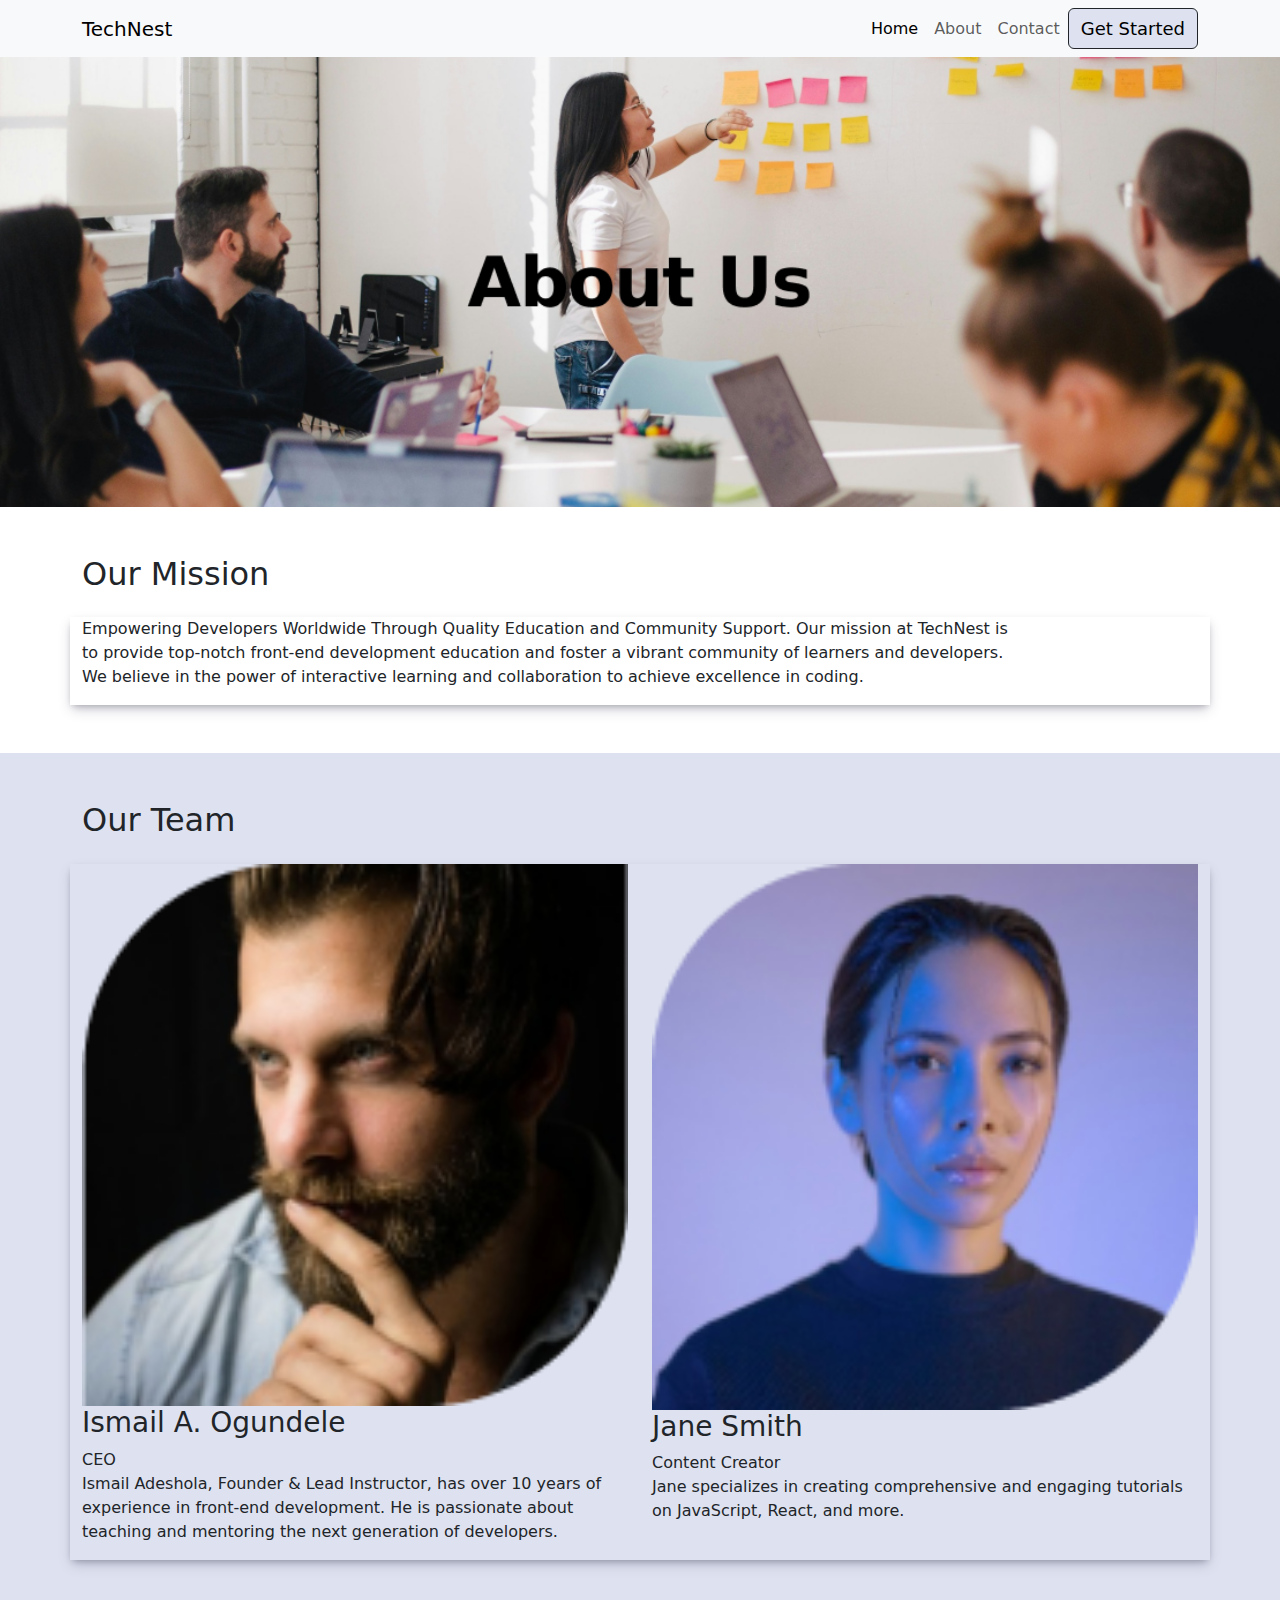
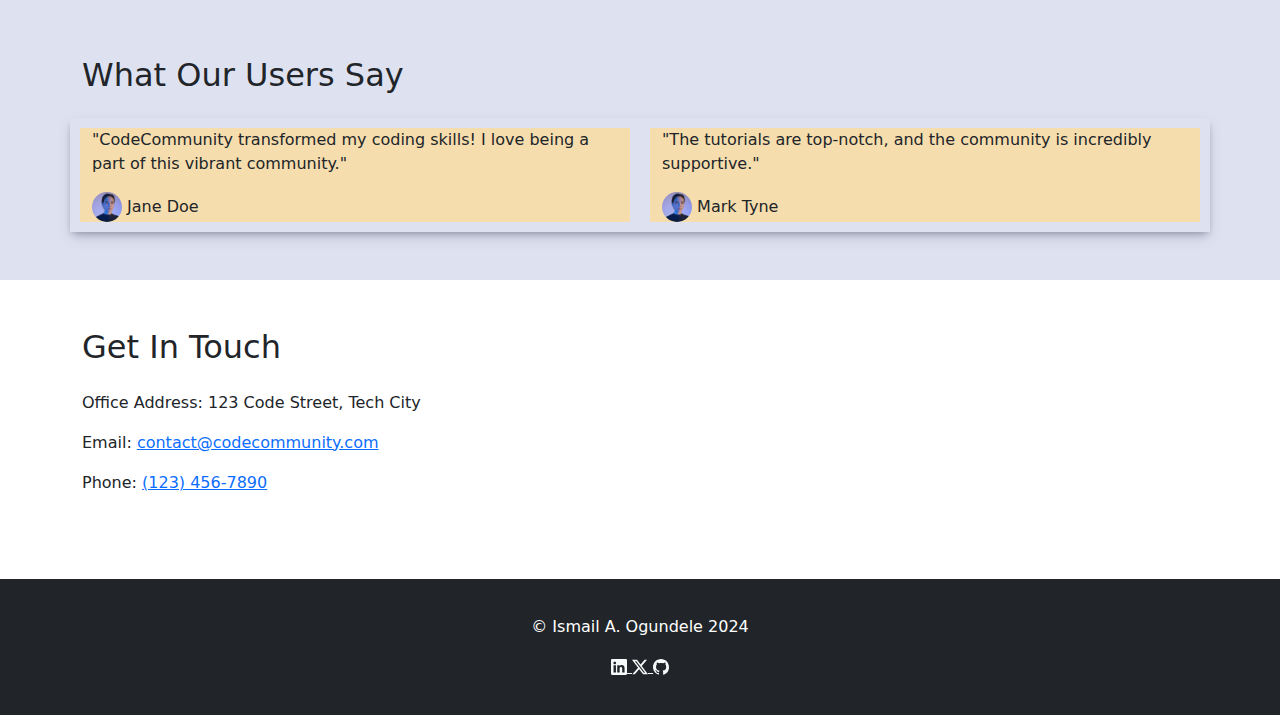
==== about.html @ 002cd3b8 "all files added" ====
<!DOCTYPE html>
<html lang="en">
  <head>
    <meta charset="utf-8" />
    <meta name="viewport" content="width=device-width, initial-scale=1" />
    <title>Ismail A. Ogundele | Final-About</title>

    <link
      href="https://cdn.jsdelivr.net/npm/bootstrap@5.3.3/dist/css/bootstrap.min.css"
      rel="stylesheet"
      integrity="sha384-QWTKZyjpPEjISv5WaRU9OFeRpok6YctnYmDr5pNlyT2bRjXh0JMhjY6hW+ALEwIH"
      crossorigin="anonymous"
    />

    <link rel="stylesheet" href="css/main.css" />
  </head>
  <body>
    <header>
      <nav class="navbar navbar-expand-md bg-light" data-bs-theme="light">
        <div class="container">
          <a class="navbar-brand" href="index.html">TechNest</a>
          <button
            class="navbar-toggler"
            type="button"
            data-bs-toggle="collapse"
            data-bs-target="#navbarNav"
            aria-controls="navbarNav"
            aria-expanded="false"
            aria-label="Toggle navigation"
          >
            <span class="navbar-toggler-icon"></span>
          </button>
          <div class="collapse navbar-collapse" id="navbarNav">
            <ul class="navbar-nav ms-auto">
              <li class="nav-item">
                <a
                  class="nav-link active"
                  aria-current="page"
                  href="./index.html"
                  >Home</a
                >
              </li>
              <li class="nav-item">
                <a class="nav-link" href="./about.html">About</a>
              </li>
              <li class="nav-item">
                <a class="nav-link" href="contact.html">Contact</a>
              </li>
            </ul>
            <button class="btn btn-dark nav-item" type="button">
              Get Started
            </button>
          </div>
        </div>
      </nav>
    </header>
    <main>
      <section id="about-hero">
        <div class="container">
          <div class="d-flex justify-content-center align-items-center">
            <div class="text-white text-center">
              <!-- <h1 class="display-1">Welcome to TechNest</h1> -->
            </div>
          </div>
        </div>
      </section>

      <section id="intro" class="py-5">
        <div class="container">
          <h2 class="mb-4">Our Mission</h2>

          <div class="row">
            <div class="col-lg-10">
              <p>
                Empowering Developers Worldwide Through Quality Education and
                Community Support. Our mission at TechNest is to provide
                top-notch front-end development education and foster a vibrant
                community of learners and developers. We believe in the power of
                interactive learning and collaboration to achieve excellence in
                coding.
              </p>
            </div>
          </div>
        </div>
      </section>

      <section class="py-5 text-dark two-column-section">
        <div class="container">
          <h2 class="mb-4">Our Team</h2>

          <div class="row">
            <div class="col-md">
              <img
                src="./assets/ceo.png"
                class="card-img-top"
                alt="Ismail A. Ogundele"
              />
              <h3>Ismail A. Ogundele</h3>
              <span>CEO</span>
              <p>
                Ismail Adeshola, Founder & Lead Instructor, has over 10 years of
                experience in front-end development. He is passionate about
                teaching and mentoring the next generation of developers.
              </p>
            </div>
            <div class="col-md">
              <img
                src="./assets/content-creator.png"
                class="card-img-top"
                alt="Jane Smith"
              />
              <h3>Jane Smith</h3>
              <span>Content Creator</span>
              <p>
                Jane specializes in creating comprehensive and engaging
                tutorials on JavaScript, React, and more.
              </p>
            </div>
          </div>
        </div>
      </section>

      <section id="user-reviews" class="py-5 text-dark two-column-section">
        <div class="container">
          <h2 class="mb-4">What Our Users Say</h2>

          <div class="row review-con">
            <div class="col-md review">
              <p>
                "CodeCommunity transformed my coding skills! I love being a part
                of this vibrant community."
              </p>
              <img
                src="./assets/content-creator.png"
                class="card-img-top testi-img"
                alt="Jane Doe"
              />
              <span>Jane Doe</span>
            </div>
            <div class="col-md review">
              <p>
                "The tutorials are top-notch, and the community is incredibly
                supportive."
              </p>
              <img
                src="./assets/content-creator.png"
                class="card-img-top testi-img"
                alt="Mark Tyne"
              />
              <span>Mark Tyne</span>
            </div>
          </div>
        </div>
      </section>

      <section id="contact-info" class="py-5">
        <div class="container">
          <h2 class="mb-4">Get In Touch</h2>
          <address>
            <p>Office Address: 123 Code Street, Tech City</p>
            <p>
              Email:
              <a href="mailto:contact@codecommunity.com"
                >contact@codecommunity.com</a
              >
            </p>
            <p>Phone: <a href="tel:+1234567890">(123) 456-7890</a></p>
          </address>
        </div>
      </section>
    </main>

    <footer class="bg-dark text-white">
      <div class="container text-white text-center py-3">
        <p>&copy; Ismail A. Ogundele 2024</p>
        <a
          href="https://www.linkedin.com/in/ismailoa/"
          aria-label="LinkedIn"
          class="text-light"
        >
          <svg
            xmlns="http://www.w3.org/2000/svg"
            width="16"
            height="16"
            fill="currentColor"
            class="bi bi-linkedin"
            viewBox="0 0 16 16"
            aria-hidden="true"
          >
            <path
              d="M0 1.146C0 .513.526 0 1.175 0h13.65C15.474 0 16 .513 16 1.146v13.708c0 .633-.526 1.146-1.175 1.146H1.175C.526 16 0 15.487 0 14.854zm4.943 12.248V6.169H2.542v7.225zm-1.2-8.212c.837 0 1.358-.554 1.358-1.248-.015-.709-.52-1.248-1.342-1.248S2.4 3.226 2.4 3.934c0 .694.521 1.248 1.327 1.248zm4.908 8.212V9.359c0-.216.016-.432.08-.586.173-.431.568-.878 1.232-.878.869 0 1.216.662 1.216 1.634v3.865h2.401V9.25c0-2.22-1.184-3.252-2.764-3.252-1.274 0-1.845.7-2.165 1.193v.025h-.016l.016-.025V6.169h-2.4c.03.678 0 7.225 0 7.225z"
            />
          </svg>
        </a>

        <a
          href="https://x.com/Ismailadeshola"
          aria-label="Twitter"
          class="text-light"
        >
          <svg
            xmlns="http://www.w3.org/2000/svg"
            width="16"
            height="16"
            fill="currentColor"
            class="bi bi-twitter-x"
            viewBox="0 0 16 16"
            aria-hidden="true"
          >
            <path
              d="M12.6.75h2.454l-5.36 6.142L16 15.25h-4.937l-3.867-5.07-4.425 5.07H.316l5.733-6.57L0 .75h5.063l3.495 4.633L12.601.75Zm-.86 13.028h1.36L4.323 2.145H2.865z"
            />
          </svg>
        </a>

        <a
          href="https://github.com/ogun0054"
          aria-label="GitHub"
          class="text-light"
        >
          <svg
            xmlns="http://www.w3.org/2000/svg"
            width="16"
            height="16"
            fill="currentColor"
            class="bi bi-github"
            viewBox="0 0 16 16"
            aria-hidden="true"
          >
            <path
              d="M8 0C3.58 0 0 3.58 0 8c0 3.54 2.29 6.533 5.47 7.59.4.074.55-.173.55-.385 0-.19-.007-.693-.01-1.36-2.01.435-2.43-.488-2.58-.937-.09-.23-.48-.937-.82-1.13-.28-.154-.68-.53-.01-.54.63-.01 1.08.582 1.23.82.72 1.21 1.87.86 2.33.656.072-.52.28-.86.51-1.057-1.78-.202-3.64-.89-3.64-3.95 0-.873.31-1.59.82-2.15-.083-.202-.36-1.02.078-2.12 0 0 .67-.215 2.2.82.64-.18 1.32-.27 2-.27.68 0 1.36.092 2 .27 1.53-1.035 2.2-.82 2.2-.82.44 1.1.16 1.918.078 2.12.51.56.82 1.277.82 2.15 0 3.07-1.87 3.745-3.65 3.94.29.25.54.735.54 1.48 0 1.07-.01 1.93-.01 2.2 0 .214.15.46.55.384A8.001 8.001 0 0 0 16 8c0-4.42-3.58-8-8-8z"
            />
          </svg>
        </a>
      </div>
    </footer>

    <script
      src="https://cdn.jsdelivr.net/npm/bootstrap@5.3.3/dist/js/bootstrap.bundle.min.js"
      integrity="sha384-0IvOdsBvQ4vLgnI6u7oEEqiwB9Ddq/4F5xZpp8nRPL7ATpHZ2gN6c1Tz+fV1dDzi"
      crossorigin="anonymous"
    ></script>
  </body>
</html>
---- css/main.css ----
@import url("https://cdn.jsdelivr.net/npm/bootstrap-icons@1.9.1/font/bootstrap-icons.css");
* {
  margin: 0;
  padding: 0;
  box-sizing: border-box;
}

nav {
  background-color: #fff !important;
}

#hero {
  background-color: black;
  background-image: url(../assets/code.jpg);
  background-position: center center;
  background-size: cover;
  background-repeat: no-repeat;
}
.overlay {
  background-color: #04050a;
  opacity: 44%;
  font-size: larger;
}
#hero .d-flex {
  height: 70vh;
}

/* About Us Section */

.two-column-section {
  background-color: #dee2f0;
}

#cards {
  background-color: #dee2f0;
  color: black;
}

.card {
  height: 500px !important;
}
.bg {
  background-color: #dee2f0;
  color: black;
}
.review {
  background-color: #f6ddae;
  margin: 10px;
}

.review-con {
  /* margin: 10px; */
}

#about-hero {
  background-color: black;
  background-image: url(../assets/Hero\ Image.png);
  background-position: center center;
  background-size: cover;
  background-repeat: no-repeat;
  height: 50vh;
}

.testi-img {
  width: 30px;
  border-radius: 100%;
}

/* Contact page css */

.contact {
  width: 80%;
  max-width: 900px;
  padding: 45px;
  margin: 20px auto;
  border-radius: 0;
}

.row {
  box-shadow: rgba(50, 50, 93, 0.25) 0px 6px 12px -2px,
    rgba(0, 0, 0, 0.3) 0px 3px 7px -3px;
}

.col-md-7 {
  padding: 20px;
}

.side {
  background: #dee2f0;
  padding: 20px;
  color: black;
}

.form-control {
  height: 52px;
  background: #fff;
  color: #000;
  font-size: 14px;
  border-radius: 2px;
  -webkit-box-shadow: none !important;
  box-shadow: none !important;
  border: 1px solid rgba(0, 0, 0, 0.1);
}

.btn {
  background-color: #dee2f0;
  color: #000;
  font-size: large;
}

.bi {
  font-size: 20px;
}

.d-flex p {
  font-size: 18px;
  padding-left: 10px;
  font-family: Verdana, Geneva, Tahoma, sans-serif;
}

/* Tablet-specific adjustments */
@media only screen and (max-width: 768px) {
  .contact {
    width: 90%;
    padding: 30px;
    margin: 10px auto;
  }
}

@media only screen and (max-width: 600px) {
  .contact {
    width: 100%;
    padding: 20px;
    margin-top: 20px;
  }
}

footer {
  margin-top: 20px;
  background-color: #333;
  color: #fff;
  text-align: center;
  padding: 20px 0;
}
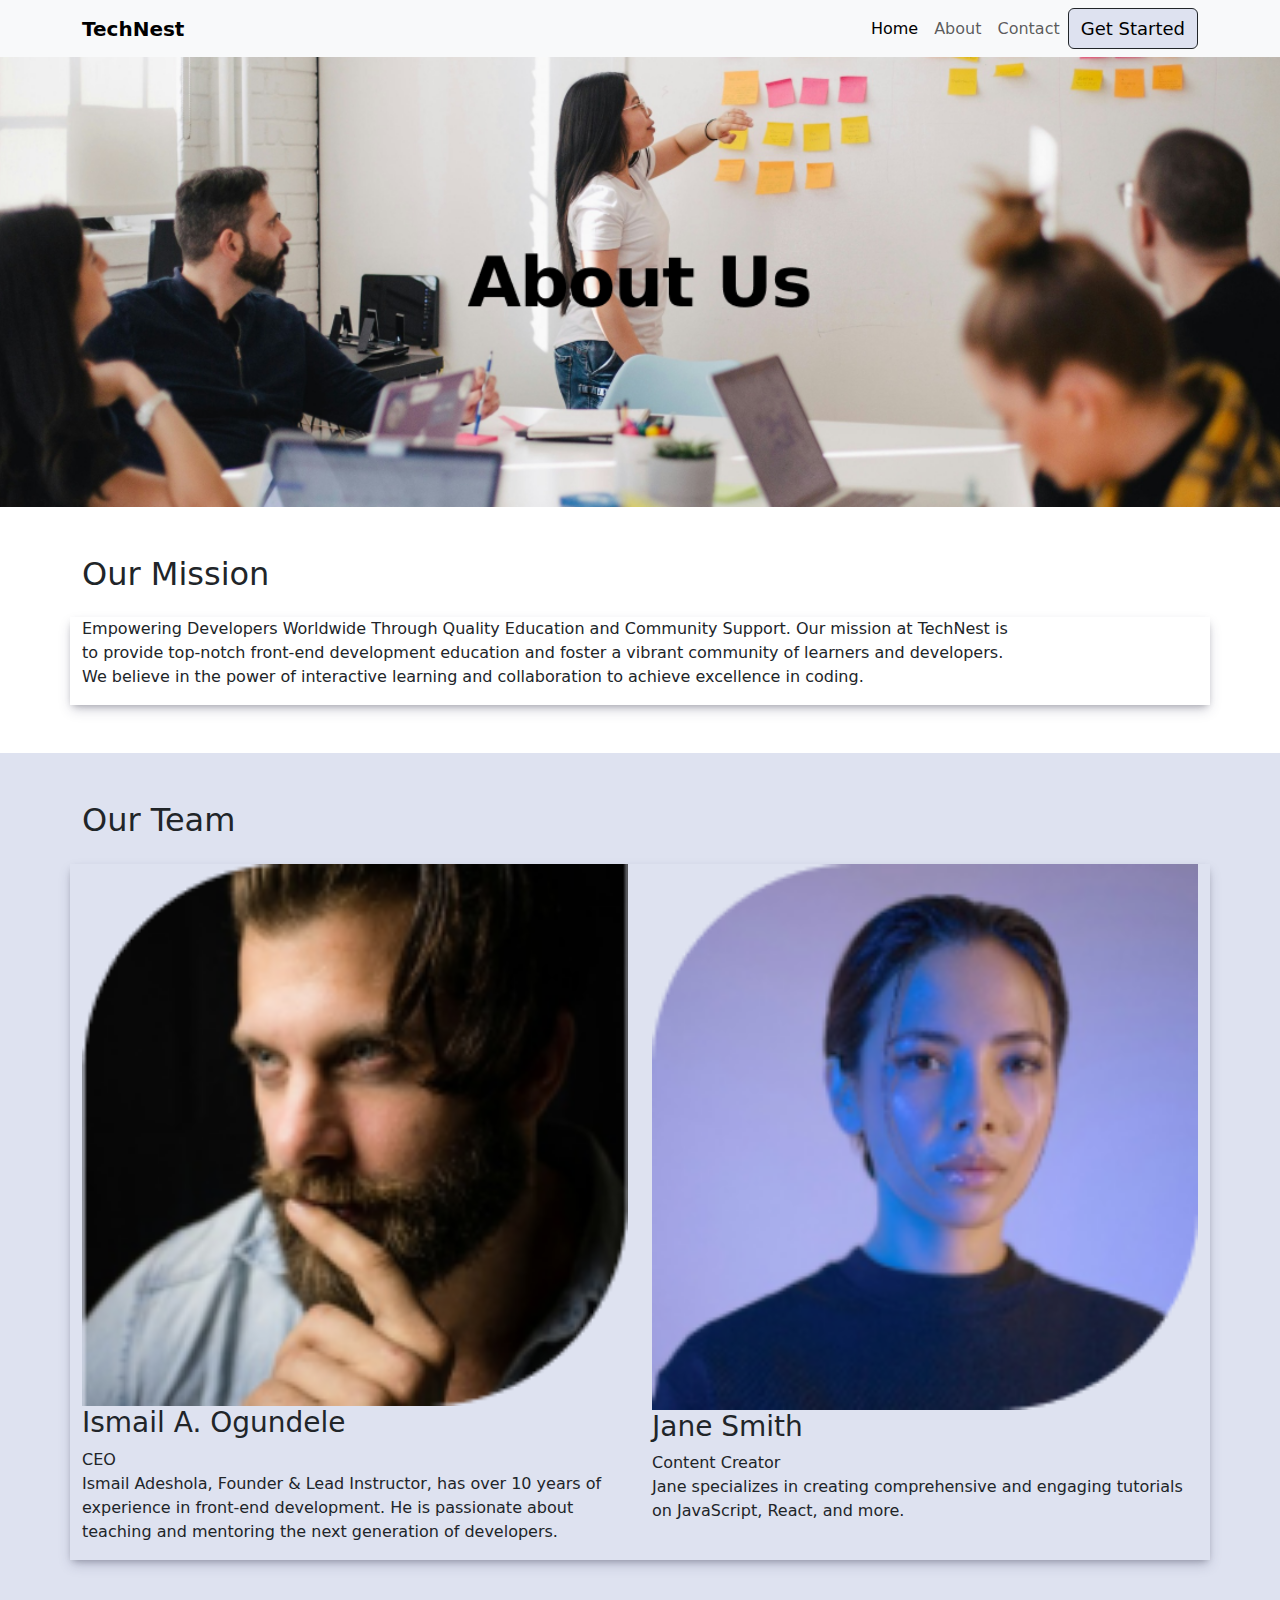
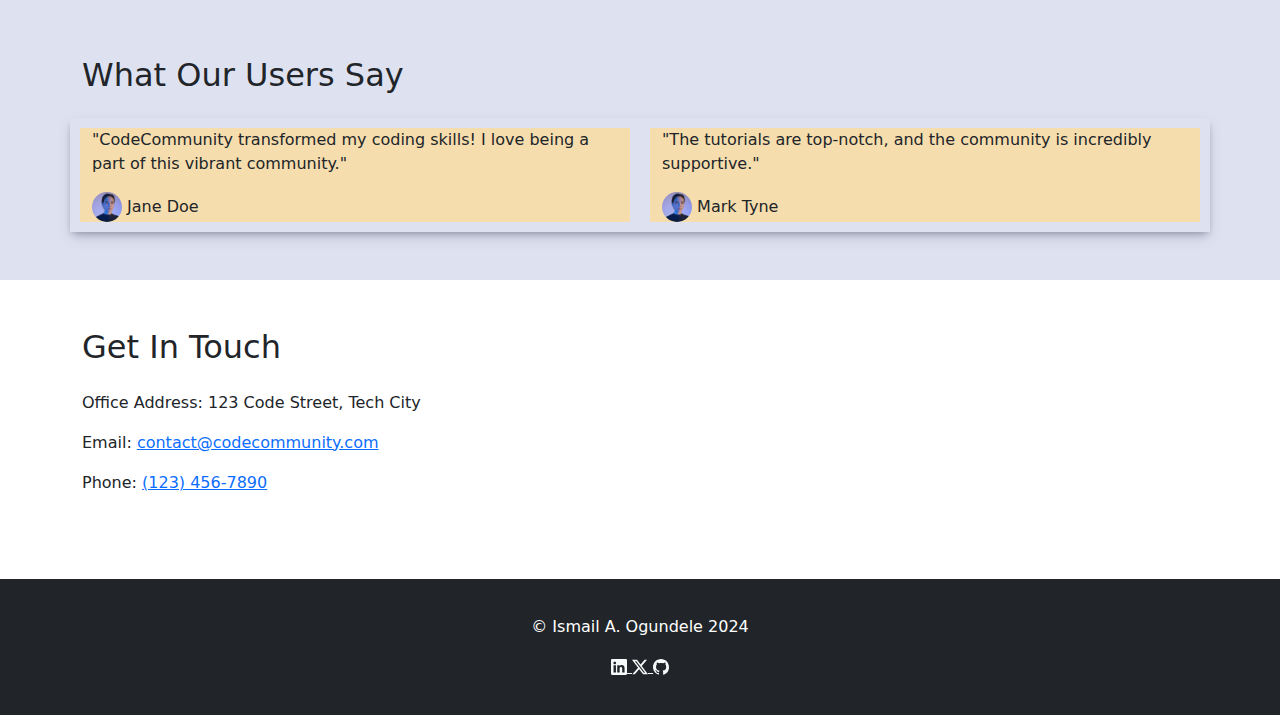
==== commit 3b953b3d: "ReadME file formated" ====
--- a/about.html
+++ b/about.html
@@ -18,7 +18,7 @@
     <header>
       <nav class="navbar navbar-expand-md bg-light" data-bs-theme="light">
         <div class="container">
-          <a class="navbar-brand" href="index.html">TechNest</a>
+          <a class="navbar-brand fw-bold" href="index.html">TechNest</a>
           <button
             class="navbar-toggler"
             type="button"
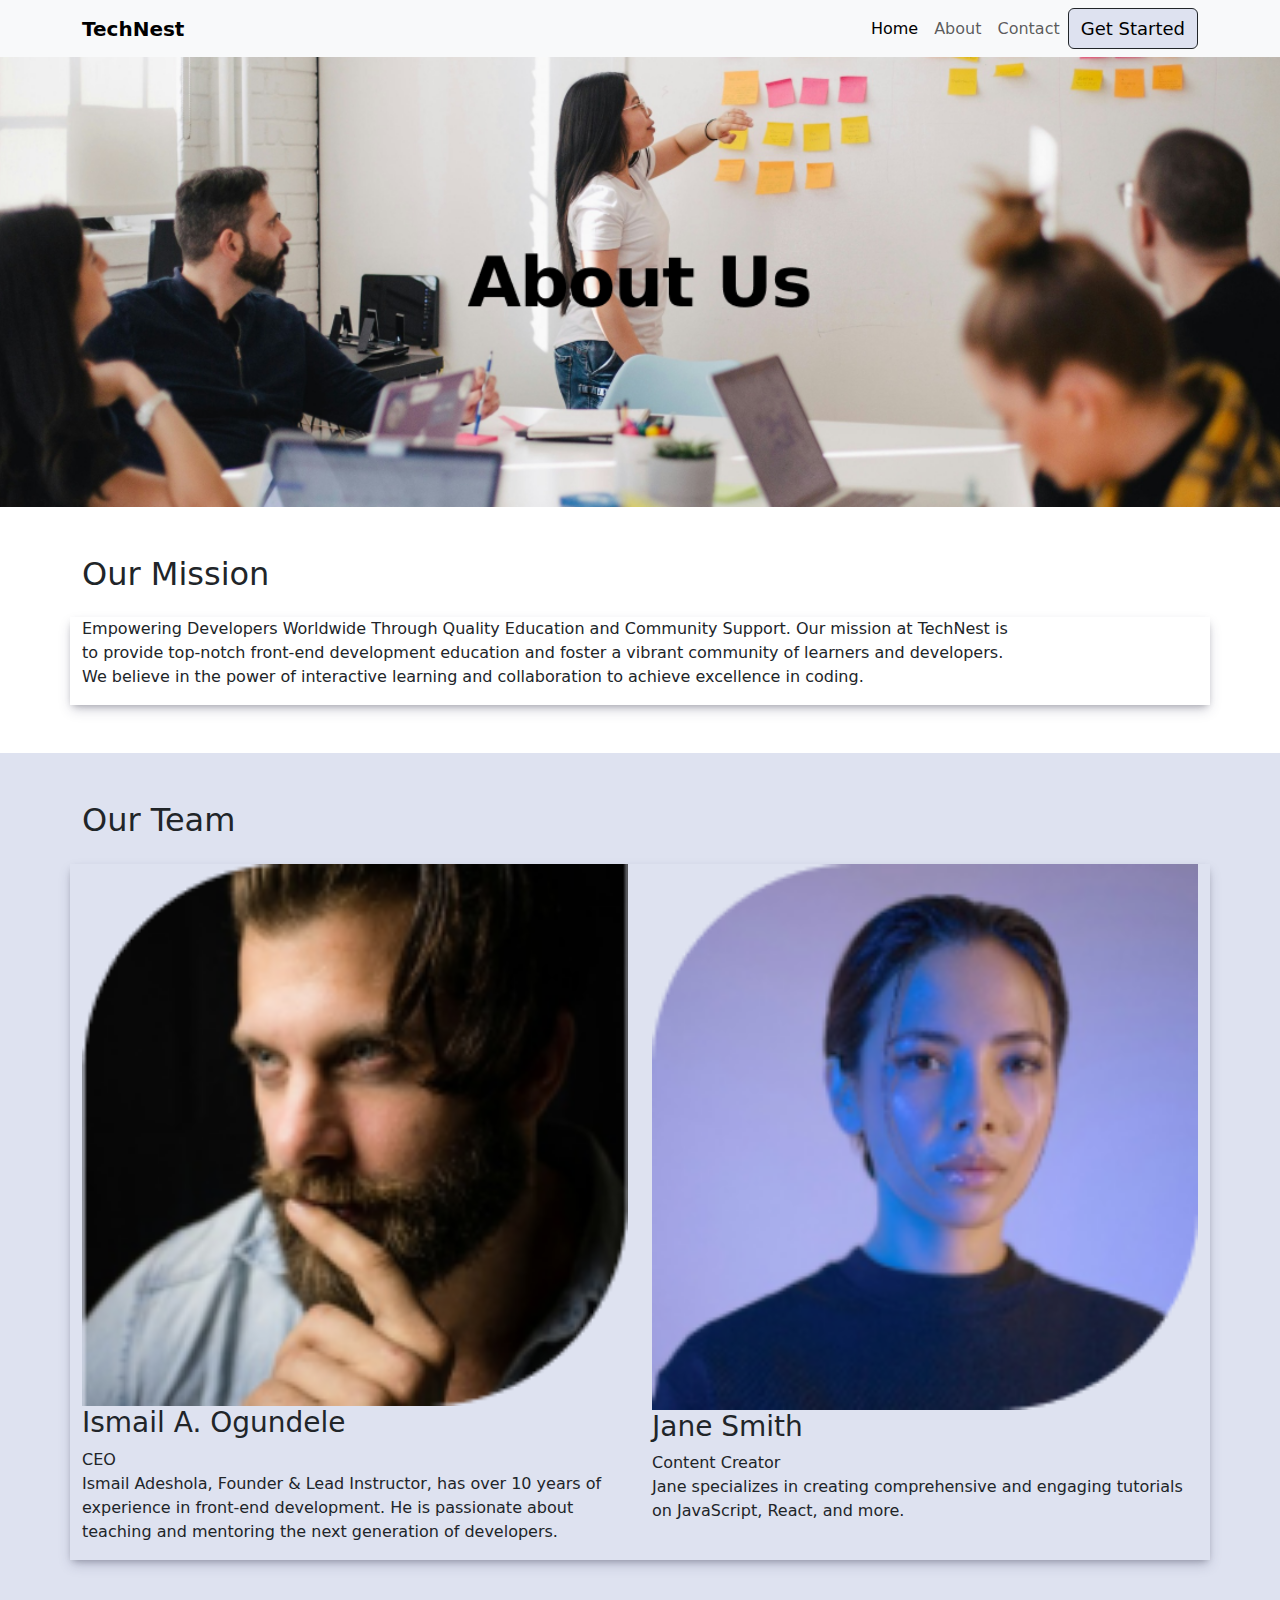
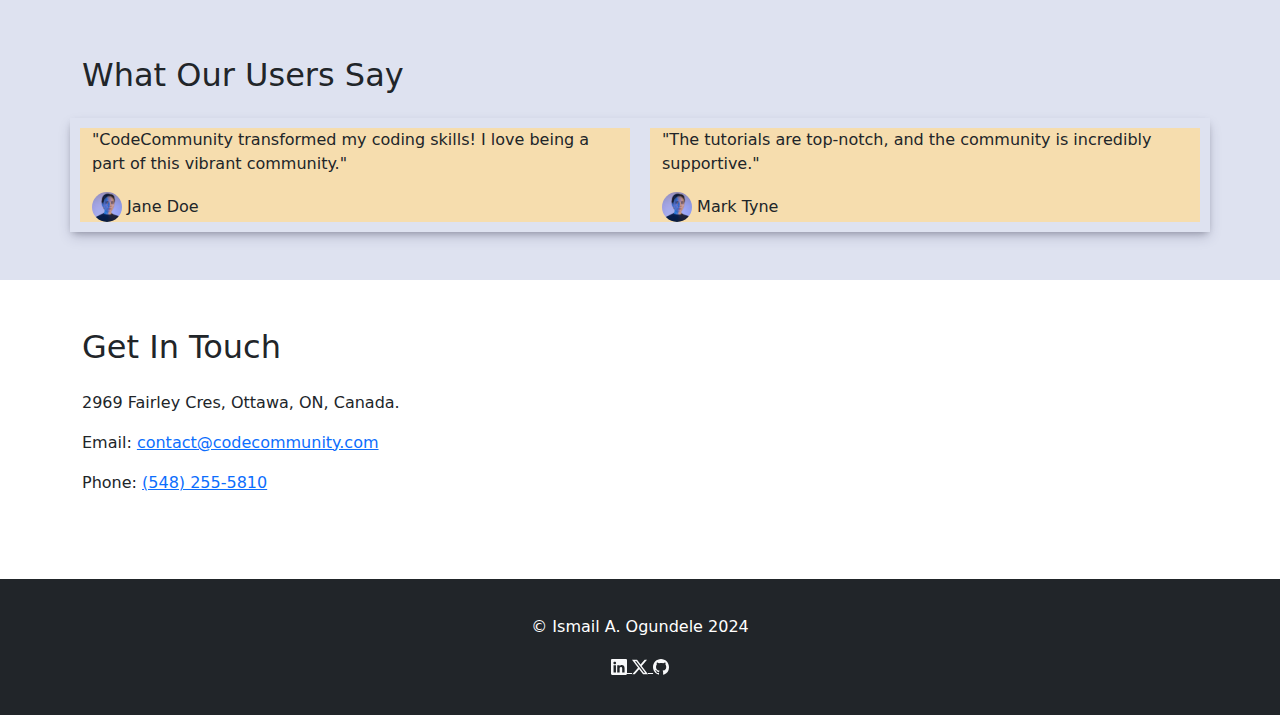
==== commit 5c5949a9: "update" ====
--- a/about.html
+++ b/about.html
@@ -157,14 +157,14 @@
         <div class="container">
           <h2 class="mb-4">Get In Touch</h2>
           <address>
-            <p>Office Address: 123 Code Street, Tech City</p>
+            <p>2969 Fairley Cres, Ottawa, ON, Canada.</p>
             <p>
               Email:
               <a href="mailto:contact@codecommunity.com"
                 >contact@codecommunity.com</a
               >
             </p>
-            <p>Phone: <a href="tel:+1234567890">(123) 456-7890</a></p>
+            <p>Phone: <a href="tel:+1234567890">(548) 255-5810</a></p>
           </address>
         </div>
       </section>
